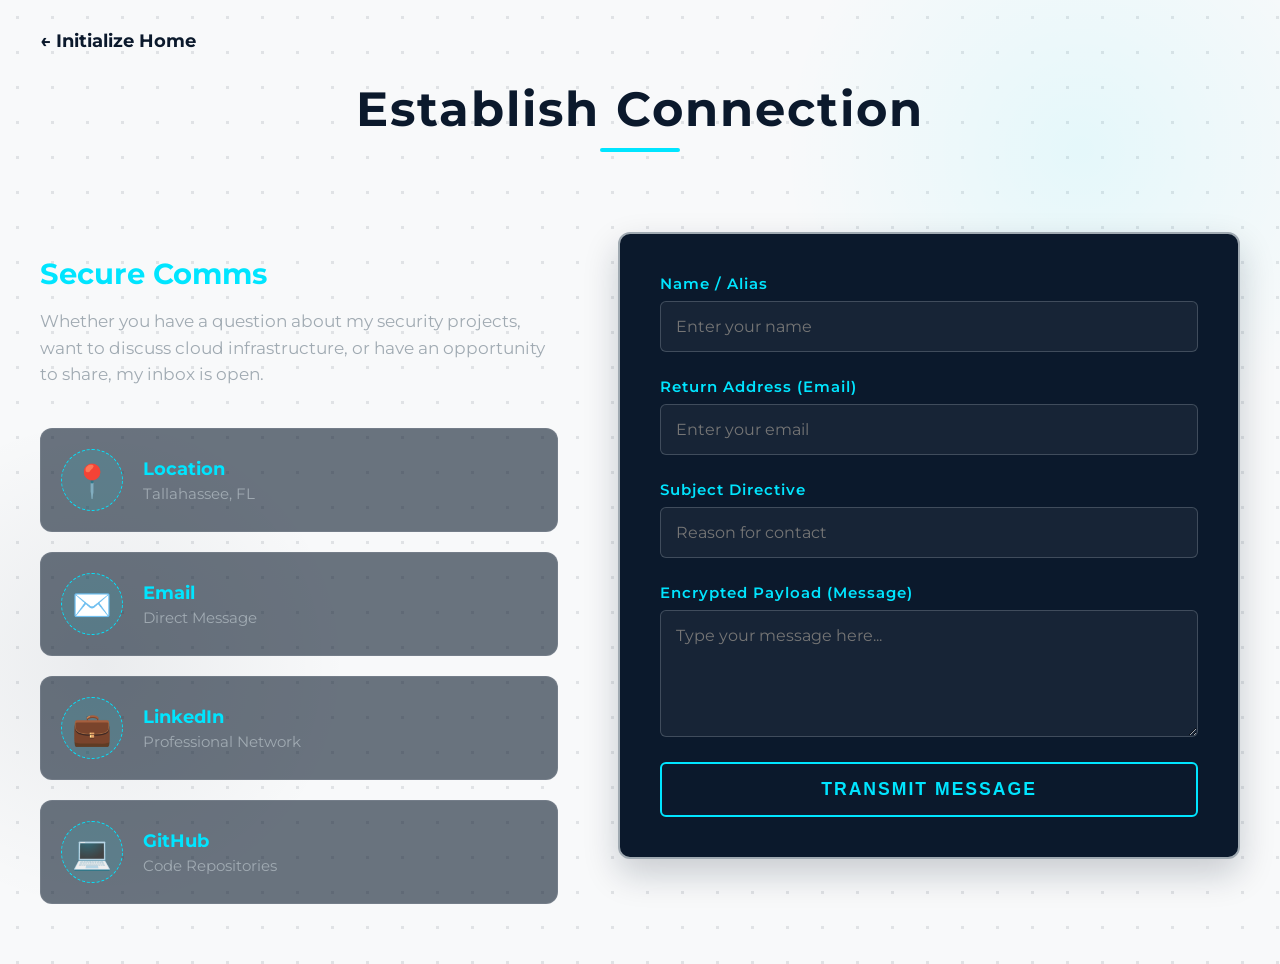
==== contact.html @ 8bf01a70 "Contact Page" ====
<!DOCTYPE html>
<html lang="en">
<head>
    <meta charset="UTF-8">
    <meta name="viewport" content="width=device-width, initial-scale=1.0">
    <title>Contact | Gerald Martinez</title>
    <link rel="stylesheet" href="style.css">
</head>
<body>

    <nav class="top-nav">
        <a href="index.html" class="back-link">← Initialize Home</a>
    </nav>

    <main class="page-container">
        
        <div class="section-header">
            <h1 class="section-title">Establish Connection</h1>
            <div class="title-underline"></div>
        </div>

        <div class="contact-layout">
            
            <section class="contact-info-section">
                <h2 class="sub-heading">Secure Comms</h2>
                <p class="contact-desc">Whether you have a question about my security projects, want to discuss cloud infrastructure, or have an opportunity to share, my inbox is open.</p>

                <div class="contact-cards">
                    <div class="contact-card">
                        <span class="contact-icon">📍</span>
                        <div>
                            <h4>Location</h4>
                            <p>Tallahassee, FL</p>
                        </div>
                    </div>

                    <a href="mailto:martinezgerald.925@outlook.com" class="contact-card link-card">
                        <span class="contact-icon">✉️</span>
                        <div>
                            <h4>Email</h4>
                            <p>Direct Message</p>
                        </div>
                    </a>

                    <a href="https://linkedin.com/in/gerald-martinez" target="_blank" class="contact-card link-card">
                        <span class="contact-icon">💼</span>
                        <div>
                            <h4>LinkedIn</h4>
                            <p>Professional Network</p>
                        </div>
                    </a>

                    <a href="https://github.com/martinez-gerald" target="_blank" class="contact-card link-card">
                        <span class="contact-icon">💻</span>
                        <div>
                            <h4>GitHub</h4>
                            <p>Code Repositories</p>
                        </div>
                    </a>
                </div>
            </section>

            <section class="contact-form-section">
                <form action="YOUR_FORMSPREE_ENDPOINT" method="POST" class="cyber-form">
                    
                    <div class="form-group">
                        <label for="name">Name / Alias</label>
                        <input type="text" id="name" name="name" required placeholder="Enter your name">
                    </div>

                    <div class="form-group">
                        <label for="email">Return Address (Email)</label>
                        <input type="email" id="email" name="email" required placeholder="Enter your email">
                    </div>

                    <div class="form-group">
                        <label for="subject">Subject Directive</label>
                        <input type="text" id="subject" name="subject" required placeholder="Reason for contact">
                    </div>

                    <div class="form-group">
                        <label for="message">Encrypted Payload (Message)</label>
                        <textarea id="message" name="message" rows="5" required placeholder="Type your message here..."></textarea>
                    </div>

                    <button type="submit" class="submit-btn">Transmit Message</button>
                </form>
            </section>

        </div>
    </main>

</body>
</html>
---- style.css ----
/* 1. Import Montserrat Font */
@import url('https://fonts.googleapis.com/css2?family=Montserrat:wght@400;600;700&display=swap'); /* [cite: 20] */

/* 2. Color Palette & CSS Variables */
:root {
    --deep-navy: #0B192C; /* [cite: 20] */
    --electric-blue: #00E5FF; /* [cite: 20] */
    --gray: #A0AAB2; /* [cite: 20] */
    --white: #F8F9FA;
    --dark-text: #2C3E50; 
}

/* 3. Global Styles with Cyber Dot Grid */
body {
    margin: 0;
    padding: 0;
    font-family: 'Montserrat', sans-serif;
    background-color: var(--white); 
    color: var(--dark-text); 
    display: flex;
    justify-content: center;
    
    /* Faint cyber dot grid */
    background-image: radial-gradient(rgba(11, 25, 44, 0.1) 1.5px, transparent 1.5px);
    background-size: 35px 35px;
    
    position: relative;
    overflow-x: hidden; 
    z-index: 0;
}

/* Top Right Electric Blue Glow */
body::before {
    content: '';
    position: absolute;
    top: -150px;
    right: -100px;
    width: 600px;
    height: 600px;
    background: radial-gradient(circle, rgba(0, 229, 255, 0.08) 0%, rgba(248, 249, 250, 0) 70%);
    z-index: -1; 
    pointer-events: none; 
}

/* Bottom Left Deep Navy Glow */
body::after {
    content: '';
    position: absolute;
    bottom: 50px;
    left: -150px;
    width: 500px;
    height: 500px;
    background: radial-gradient(circle, rgba(11, 25, 44, 0.06) 0%, rgba(248, 249, 250, 0) 70%);
    z-index: -1;
    pointer-events: none;
}

/* 4. Main Container - Pushed higher up */
.homepage-container {
    max-width: 1400px; 
    width: 95%; 
    padding: 30px 20px 40px 20px;
    min-height: 100vh;
    display: flex;
    flex-direction: column;
    box-sizing: border-box;
}

/* 5. Hero Section for Side-by-Side Layout - Aligned Top */
.hero-section {
    display: flex;
    flex-direction: row; 
    align-items: flex-start; 
    justify-content: space-between;
    gap: 40px;
    margin-bottom: 40px; 
}

/* The dark strip behind the text */
.intro-text-strip {
    background-color: var(--deep-navy);
    padding: 50px 30px; 
    border-radius: 12px;
    flex: 1.2; 
    border-left: 6px solid var(--electric-blue);
    box-shadow: 0 10px 30px rgba(11, 25, 44, 0.2);
}

.signature-name {
    color: var(--electric-blue);
    font-size: 3.5rem;
    margin: 0 0 15px 0; 
    letter-spacing: 2px;
}

.hook {
    color: var(--white);
    font-size: 1.2rem;
    font-weight: 400;
    line-height: 1.6;
    margin: 0;
    min-height: 80px; 
}

/* Blinking cursor for the typing effect */
.hook::after {
    content: '|';
    animation: blink 1s infinite;
    color: var(--electric-blue);
}

@keyframes blink {
    0%, 100% { opacity: 1; }
    50% { opacity: 0; }
}

/* 6. Profile Container (Right Side) - Expanded to 450px */
.profile-container {
    position: relative;
    width: 350px; /* Reduced the width to make it a vertical rectangle */
    height: 450px;
    border-radius: 12px;
    overflow: hidden;
    border: 3px solid var(--deep-navy); 
    cursor: pointer;
    background-color: var(--deep-navy);
    flex-shrink: 0; 
    box-shadow: 0 10px 30px rgba(0,0,0,0.1);
}

.profile-pic {
    width: 100%;
    height: 100%;
    object-fit: cover;
    /* This tells the browser to crop from the bottom, keeping the top center (your face) in frame */
    object-position: top center; 
    transition: opacity 0.4s ease;
}

/* Hover Narrative */
.hover-narrative {
    position: absolute;
    top: 0;
    left: 0;
    width: 100%;
    height: 100%;
    background-color: rgba(11, 25, 44, 0.95);
    color: var(--white);
    display: flex;
    flex-direction: column;
    justify-content: center;
    padding: 30px; 
    box-sizing: border-box;
    opacity: 0;
    transition: opacity 0.4s ease-in-out;
    text-align: left;
    font-size: 0.95rem; 
    line-height: 1.6;
    overflow-y: auto; 
}

.profile-container:hover .profile-pic { opacity: 0.05; }
.profile-container:hover .hover-narrative { opacity: 1; }

/* 7. Tech Stack Scrolling Marquee */
.tech-marquee {
    width: 100%;
    overflow: hidden;
    padding: 10px 0;
    margin-bottom: 20px;
    display: flex;
    align-items: center;
    mask-image: linear-gradient(to right, transparent, black 10%, black 90%, transparent);
    -webkit-mask-image: linear-gradient(to right, transparent, black 10%, black 90%, transparent);
}

.marquee-track {
    display: flex;
    gap: 40px;
    width: max-content;
    animation: scrollMarquee 20s linear infinite;
}

.tech-item {
    color: var(--gray);
    font-weight: 600;
    font-size: 1.1rem;
    padding: 10px 25px;
    border: 2px solid var(--gray);
    border-radius: 8px;
    display: flex;
    align-items: center;
    justify-content: center;
    white-space: nowrap;
    background-color: var(--white);
    transition: color 0.3s ease, border-color 0.3s ease, transform 0.3s ease;
}

.marquee-track:hover { animation-play-state: paused; }

.tech-item:hover {
    color: var(--electric-blue);
    border-color: var(--electric-blue);
    transform: scale(1.05);
    cursor: default;
}

@keyframes scrollMarquee {
    0% { transform: translateX(0); }
    100% { transform: translateX(calc(-50% - 20px)); } 
}

/* 8. Navigation Section */
.navigation-section {
    text-align: center;
    margin-top: auto; 
}

.cta-text {
    margin-bottom: 50px;
    font-size: 1.1rem;
    max-width: 800px;
    margin-left: auto;
    margin-right: auto;
    line-height: 1.6;
    color: var(--deep-navy); 
    font-weight: 600;
}

/* 9. 3D Animated Folders */
.folder-container {
    display: flex;
    justify-content: center;
    gap: 60px;
    flex-wrap: wrap;
    perspective: 1000px; 
}

.folder {
    width: 140px;
    height: 100px;
    position: relative;
    cursor: pointer;
}

/* The back of the folder with the tab */
.folder-back {
    position: absolute;
    bottom: 0;
    width: 100%;
    height: 100%;
    background-color: var(--deep-navy);
    border-radius: 0 8px 8px 8px;
    border: 2px solid var(--gray);
    box-sizing: border-box;
}

.folder-back::before {
    content: '';
    position: absolute;
    top: -18px;
    left: -2px;
    width: 50px;
    height: 18px;
    background-color: var(--deep-navy);
    border-radius: 8px 8px 0 0;
    border: 2px solid var(--gray);
    border-bottom: none;
}

/* The physical file/paper inside */
.folder-paper {
    position: absolute;
    bottom: 5px;
    left: 5px;
    width: 130px;
    height: 90px;
    background-color: var(--white);
    border-radius: 4px;
    display: flex;
    align-items: flex-start; /* Changed from 'center' to 'flex-start' */
    justify-content: center;
    padding-top: 12px; /* Adds space so the text isn't hitting the absolute top edge */
    box-sizing: border-box; /* Ensures the padding doesn't break the width/height */
    z-index: 1; 
    transition: transform 0.4s ease, opacity 0.4s ease;
    box-shadow: 0 2px 5px rgba(0,0,0,0.2);
}

.folder-label {
    color: var(--deep-navy);
    font-weight: 700;
    font-size: 1.1rem;
}

/* The front cover of the folder */
.folder-front {
    position: absolute;
    bottom: 0;
    left: 0;
    width: 100%;
    height: 80%; 
    background-color: var(--deep-navy);
    border-radius: 8px;
    z-index: 2; 
    transform-origin: bottom; 
    transition: transform 0.4s ease, background-color 0.4s ease, border-color 0.4s ease;
    border: 2px solid var(--gray);
    box-sizing: border-box;
}

/* Hover: Open the folder and peek the file */
.folder:hover .folder-front {
    transform: rotateX(-35deg); 
    background-color: var(--electric-blue);
    border-color: var(--electric-blue);
}

.folder:hover .folder-paper {
    transform: translateY(-40px);
}

/* Click Animation (Triggered by JS) */
.folder.extract-file .folder-front {
    transform: rotateX(-50deg); 
}

.folder.extract-file .folder-paper {
    transform: translateY(-150px); 
    opacity: 0; 
    transition: transform 0.6s ease, opacity 0.4s ease 0.2s;
}

/* 10. LinkedIn Button & Links */
.linkedin-btn {
    display: inline-block;
    margin-top: 30px;
    padding: 12px 28px;
    font-size: 1rem;
    font-weight: 600;
    color: var(--electric-blue);
    text-decoration: none;
    border: 2px solid var(--electric-blue);
    border-radius: 6px;
    background-color: transparent;
    transition: background-color 0.3s ease, color 0.3s ease, box-shadow 0.3s ease, transform 0.2s ease;
}

.linkedin-btn:hover {
    background-color: var(--electric-blue);
    color: var(--deep-navy);
    box-shadow: 0 0 15px rgba(0, 229, 255, 0.4);
    transform: translateY(-2px); /* Lifts the button slightly on hover */
}

/* Styling the inline link at the bottom of the page */
.inline-link {
    color: var(--electric-blue);
    text-decoration: none;
    font-weight: 700;
    position: relative;
    transition: color 0.3s ease;
}

.inline-link:hover {
    color: var(--deep-navy);
}

/* Adds a neat underline effect to the inline link */
.inline-link::after {
    content: '';
    position: absolute;
    width: 100%;
    height: 2px;
    bottom: -2px;
    left: 0;
    background-color: var(--deep-navy);
    transform: scaleX(0);
    transition: transform 0.3s ease;
}

.inline-link:hover::after {
    transform: scaleX(1);
}

/* 11. Secondary Pages Layout (Experience, Projects, Skills) */
.page-container {
    max-width: 1200px;
    width: 95%;
    margin: 0 auto;
    padding: 80px 20px 60px 20px;
    display: flex;
    flex-direction: column;
    z-index: 1; /* Ensures content stays above background glows */
}

/* Top Navigation */
.top-nav {
    position: absolute;
    top: 30px;
    left: 40px;
    z-index: 10;
}

.back-link {
    color: var(--deep-navy);
    text-decoration: none;
    font-weight: 700;
    font-size: 1.1rem;
    transition: color 0.3s ease, transform 0.3s ease;
    display: inline-block;
}

.back-link:hover {
    color: var(--electric-blue);
    transform: translateX(-5px); /* Slides slightly left on hover */
}

/* Section Headers */
.section-header {
    text-align: center;
    margin-bottom: 60px;
}

.section-title {
    color: var(--deep-navy);
    font-size: 3rem;
    margin: 0 0 10px 0;
    letter-spacing: 2px;
}

.title-underline {
    width: 80px;
    height: 4px;
    background-color: var(--electric-blue);
    margin: 0 auto;
    border-radius: 2px;
}

/* 12. Experience Cards */
.experience-grid {
    display: flex;
    flex-direction: column;
    gap: 40px; /* Space between the cards */
}

.exp-card {
    background-color: var(--deep-navy);
    border: 2px solid var(--electric-blue);
    border-radius: 12px;
    padding: 40px;
    box-shadow: 0 15px 35px rgba(11, 25, 44, 0.15);
    color: var(--white);
    transition: transform 0.3s ease, box-shadow 0.3s ease;
}

.exp-card:hover {
    transform: translateY(-5px);
    box-shadow: 0 20px 45px rgba(0, 229, 255, 0.15);
}

.exp-header {
    display: flex;
    align-items: center;
    gap: 25px;
    border-bottom: 1px solid rgba(248, 249, 250, 0.1);
    padding-bottom: 25px;
    margin-bottom: 25px;
}

.exp-logo-placeholder {
    width: 70px;
    height: 70px;
    background-color: var(--gray);
    color: var(--deep-navy);
    font-weight: 700;
    font-size: 1.2rem;
    display: flex;
    align-items: center;
    justify-content: center;
    border-radius: 8px;
    border: 2px solid var(--electric-blue);
}

.job-title {
    color: var(--electric-blue);
    margin: 0 0 5px 0;
    font-size: 1.8rem;
}

.company-name {
    color: var(--white);
    margin: 0 0 5px 0;
    font-size: 1.2rem;
    font-weight: 400;
}

.job-dates {
    color: var(--gray);
    font-size: 0.9rem;
    font-weight: 600;
}

/* Internal Card Layout */
.exp-body p {
    line-height: 1.6;
    margin-bottom: 20px;
    color: var(--gray);
}

.exp-body strong {
    color: var(--white);
}

.exp-metrics {
    display: flex;
    gap: 20px;
    margin-bottom: 25px;
}

.metric-box {
    background-color: rgba(248, 249, 250, 0.05);
    padding: 20px;
    border-radius: 8px;
    flex: 1;
    border-left: 3px solid var(--electric-blue);
}

.metric-box h4, .takeaways h4, .value-prop h4 {
    color: var(--electric-blue);
    margin: 0 0 10px 0;
    font-size: 1.1rem;
}

.takeaways ul {
    color: var(--gray);
    line-height: 1.6;
    margin-bottom: 25px;
}

.takeaways li {
    margin-bottom: 10px;
}

.value-prop {
    background-color: rgba(0, 229, 255, 0.05);
    padding: 20px;
    border-radius: 8px;
    border: 1px dashed var(--electric-blue);
}

/* 13. Portfolio Grid & Cards */
.portfolio-grid {
    display: grid;
    /* Grid automatically adjusts from 1 column on mobile to 2 or 3 on large screens */
    grid-template-columns: repeat(auto-fit, minmax(380px, 1fr));
    gap: 40px;
}

.portfolio-card {
    background-color: var(--deep-navy);
    border: 2px solid var(--electric-blue);
    border-radius: 12px;
    overflow: hidden; 
    text-decoration: none; 
    display: flex;
    flex-direction: column;
    transition: transform 0.3s ease, box-shadow 0.3s ease;
}

.portfolio-card:hover {
    transform: translateY(-10px);
    box-shadow: 0 20px 45px rgba(0, 229, 255, 0.2);
    cursor: pointer;
}

.portfolio-image-container {
    width: 100%;
    height: 220px;
    background-color: rgba(248, 249, 250, 0.05); 
    overflow: hidden;
    border-bottom: 2px solid var(--electric-blue);
}

.portfolio-img {
    width: 100%;
    height: 100%;
    object-fit: cover;
    transition: transform 0.5s ease;
}

.portfolio-card:hover .portfolio-img {
    transform: scale(1.08); 
}

.portfolio-info {
    padding: 35px 30px;
    display: flex;
    flex-direction: column;
    flex-grow: 1; 
}

.portfolio-name {
    color: var(--electric-blue);
    font-size: 1.6rem;
    margin: 0 0 10px 0;
}

.portfolio-desc {
    color: var(--white);
    font-size: 1.05rem;
    line-height: 1.6;
    margin: 0 0 20px 0;
    font-weight: 600;
}

/* Specific styling for the Rubric Details */
.rubric-details {
    color: var(--gray);
    font-size: 0.95rem;
    line-height: 1.6;
    margin-bottom: 30px;
    flex-grow: 1; /* Pushes tags to the absolute bottom */
}

.rubric-details p {
    margin: 0 0 12px 0;
}

.rubric-details strong {
    color: var(--electric-blue);
}

.tech-stack-tags {
    display: flex;
    flex-wrap: wrap;
    gap: 10px;
    border-top: 1px solid rgba(248, 249, 250, 0.1);
    padding-top: 20px;
}

.tech-stack-tags span {
    background-color: rgba(0, 229, 255, 0.08);
    color: var(--electric-blue);
    padding: 6px 14px;
    border-radius: 6px;
    font-size: 0.85rem;
    font-weight: 600;
    border: 1px solid rgba(0, 229, 255, 0.3);
}

/* 14. Skills & Certifications Page */
.skills-layout {
    display: flex;
    flex-wrap: wrap;
    gap: 60px;
    margin-top: 20px;
}

.skills-section {
    flex: 1;
    min-width: 300px;
}

.certs-section {
    flex: 1;
    min-width: 300px;
    overflow: hidden; /* Contains the carousel */
}

.sub-heading {
    color: var(--electric-blue);
    font-size: 1.8rem;
    margin-bottom: 5px;
}

.instruction-text {
    color: var(--gray);
    font-size: 0.9rem;
    margin-bottom: 30px;
    font-style: italic;
}

/* --- Hover Effect Skill Bars --- */
.skill-category {
    margin-bottom: 35px; /* Increased from 30px to give the new items more breathing room */
    cursor: pointer;
}
.skill-header {
    display: flex;
    justify-content: space-between;
    margin-bottom: 8px;
}

.skill-name {
    color: var(--deep-navy); /* Fixed the invisible text issue! */
    font-weight: 600;
    font-size: 1.1rem;
    transition: color 0.3s ease;
}

.skill-track {
    width: 100%;
    height: 12px;
    background-color: rgba(248, 249, 250, 0.1);
    border-radius: 6px;
    overflow: hidden;
    border: 1px solid rgba(160, 170, 178, 0.2);
}

.skill-fill {
    height: 100%;
    width: 0%; /* Starts at 0 */
    background: linear-gradient(90deg, var(--deep-navy), var(--electric-blue));
    border-radius: 6px;
    transition: width 1s cubic-bezier(0.25, 1, 0.5, 1), box-shadow 0.3s ease;
}

/* The Hover Animation Magic */
.skill-category:hover .skill-name {
    color: var(--electric-blue);
}

.skill-category:hover .skill-fill {
    width: var(--fill-level); /* Pulls the percentage from your HTML */
    box-shadow: 0 0 15px rgba(0, 229, 255, 0.6);
}

/* --- Certification Carousel --- */
.cert-carousel {
    display: flex;
    gap: 20px;
    overflow-x: auto;
    padding-bottom: 20px; /* Space for the scrollbar */
    scroll-snap-type: x mandatory; /* Snaps cards into place */
    -webkit-overflow-scrolling: touch; /* Smooth scrolling on iOS */
}

/* Customizing the scrollbar for the carousel */
.cert-carousel::-webkit-scrollbar {
    height: 8px;
}
.cert-carousel::-webkit-scrollbar-track {
    background: rgba(248, 249, 250, 0.05);
    border-radius: 4px;
}
.cert-carousel::-webkit-scrollbar-thumb {
    background: var(--electric-blue);
    border-radius: 4px;
}

.cert-card {
    background-color: var(--deep-navy);
    border: 2px solid var(--gray);
    border-radius: 12px;
    padding: 30px;
    min-width: 220px;
    flex-shrink: 0; /* Prevents cards from squishing */
    scroll-snap-align: start;
    display: flex;
    flex-direction: column;
    align-items: center;
    text-align: center;
    transition: border-color 0.3s ease, transform 0.3s ease;
}

.cert-card:hover {
    border-color: var(--electric-blue);
    transform: translateY(-5px);
}

.cert-badge-placeholder {
    width: 80px;
    height: 80px;
    background-color: rgba(248, 249, 250, 0.1);
    border-radius: 50%;
    display: flex;
    align-items: center;
    justify-content: center;
    color: var(--electric-blue);
    font-weight: 700;
    font-size: 1.2rem;
    margin-bottom: 20px;
    border: 2px dashed var(--electric-blue);
}

.cert-card h3 {
    color: var(--white);
    font-size: 1.1rem;
    margin: 0 0 10px 0;
}

.cert-status {
    background-color: rgba(0, 229, 255, 0.1);
    color: var(--electric-blue);
    padding: 4px 12px;
    border-radius: 20px;
    font-size: 0.8rem;
    font-weight: 700;
}

.scroll-hint {
    text-align: center;
    color: var(--gray);
    font-size: 0.85rem;
    margin-top: 5px;
    animation: pulse 2s infinite;
}

@keyframes pulse {
    0%, 100% { opacity: 0.5; }
    50% { opacity: 1; }
}

/* 15. Contact Page */
.contact-layout {
    display: flex;
    flex-wrap: wrap;
    gap: 60px;
    margin-top: 20px;
}

.contact-info-section {
    flex: 1;
    min-width: 300px;
}

.contact-form-section {
    flex: 1.2;
    min-width: 300px;
}

.contact-desc {
    color: var(--gray);
    line-height: 1.6;
    margin-bottom: 40px;
    font-size: 1.05rem;
}

.contact-cards {
    display: flex;
    flex-direction: column;
    gap: 20px;
}

.contact-card {
    display: flex;
    align-items: center;
    gap: 20px;
    background-color: rgba(11, 25, 44, 0.6);
    padding: 20px;
    border-radius: 12px;
    border: 1px solid rgba(160, 170, 178, 0.2);
    text-decoration: none;
    color: var(--white);
    transition: all 0.3s ease;
}

.link-card:hover {
    border-color: var(--electric-blue);
    background-color: var(--deep-navy);
    transform: translateX(10px);
    box-shadow: -5px 5px 15px rgba(0, 229, 255, 0.1);
}

.contact-icon {
    font-size: 2rem;
    background-color: rgba(0, 229, 255, 0.1);
    width: 60px;
    height: 60px;
    display: flex;
    align-items: center;
    justify-content: center;
    border-radius: 50%;
    border: 1px dashed var(--electric-blue);
}

.contact-card h4 {
    margin: 0 0 5px 0;
    color: var(--electric-blue);
    font-size: 1.1rem;
}

.contact-card p {
    margin: 0;
    color: var(--gray);
    font-size: 0.95rem;
}

/* Form Styling */
.cyber-form {
    background-color: var(--deep-navy);
    padding: 40px;
    border-radius: 12px;
    border: 2px solid var(--gray);
    box-shadow: 0 15px 35px rgba(11, 25, 44, 0.2);
}

.form-group {
    margin-bottom: 25px;
    display: flex;
    flex-direction: column;
}

.form-group label {
    color: var(--electric-blue);
    margin-bottom: 8px;
    font-weight: 600;
    font-size: 0.95rem;
    letter-spacing: 1px;
}

.form-group input, .form-group textarea {
    background-color: rgba(248, 249, 250, 0.05);
    border: 1px solid rgba(160, 170, 178, 0.3);
    border-radius: 6px;
    padding: 15px;
    color: var(--white);
    font-family: 'Montserrat', sans-serif;
    font-size: 1rem;
    transition: all 0.3s ease;
}

.form-group input:focus, .form-group textarea:focus {
    outline: none;
    border-color: var(--electric-blue);
    background-color: rgba(11, 25, 44, 0.9);
    box-shadow: 0 0 10px rgba(0, 229, 255, 0.2);
}

.submit-btn {
    width: 100%;
    background-color: transparent;
    color: var(--electric-blue);
    border: 2px solid var(--electric-blue);
    padding: 15px;
    font-size: 1.1rem;
    font-weight: 700;
    border-radius: 6px;
    cursor: pointer;
    transition: all 0.3s ease;
    text-transform: uppercase;
    letter-spacing: 2px;
}

.submit-btn:hover {
    background-color: var(--electric-blue);
    color: var(--deep-navy);
    box-shadow: 0 0 20px rgba(0, 229, 255, 0.4);
}
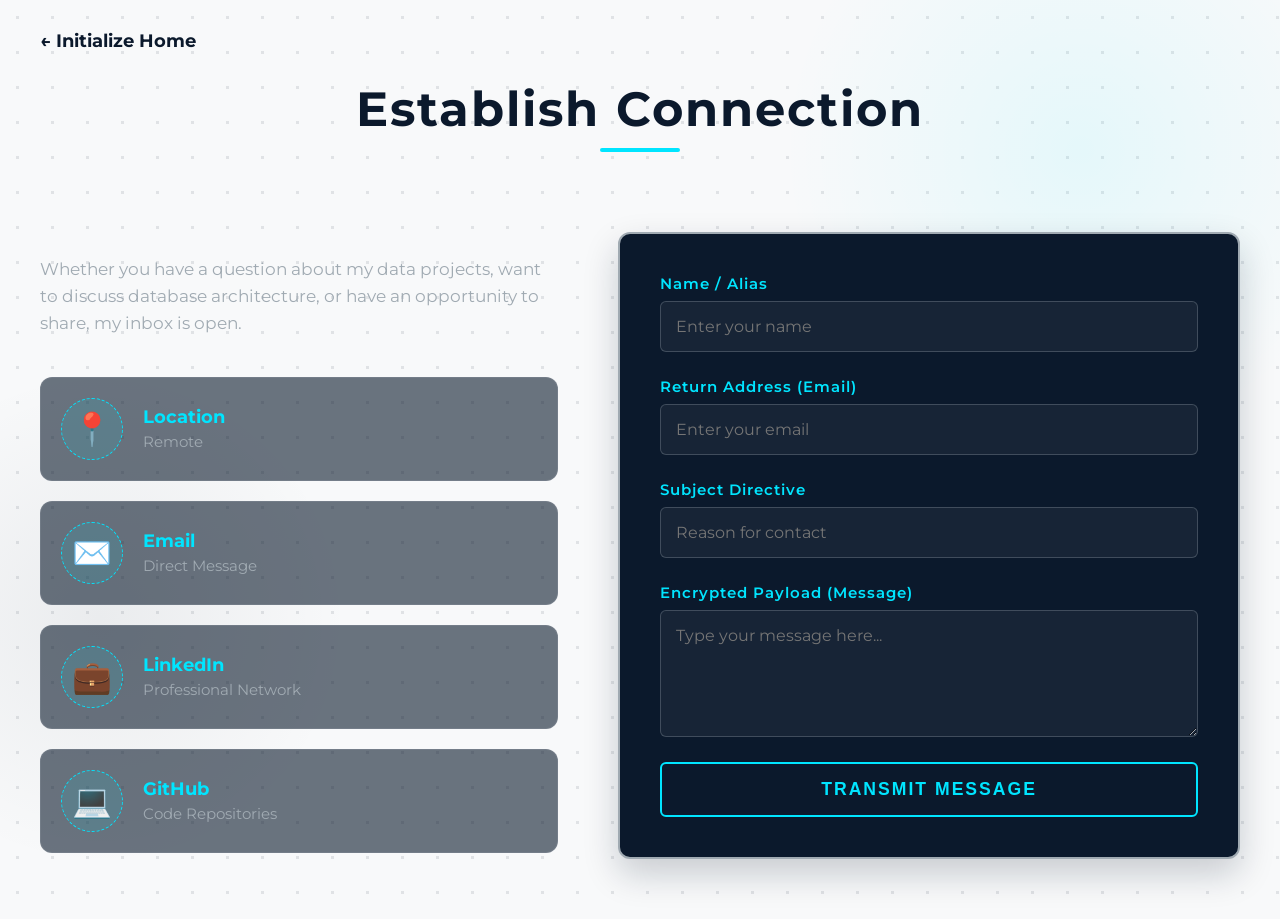
==== commit b55a9556: "Pivot portfolio to Data Analyst focus Reframe site from cybersecurity to a Data Analyst job search: " ====
--- a/contact.html
+++ b/contact.html
@@ -22,15 +22,15 @@
         <div class="contact-layout">
             
             <section class="contact-info-section">
-                <h2 class="sub-heading">Secure Comms</h2>
-                <p class="contact-desc">Whether you have a question about my security projects, want to discuss cloud infrastructure, or have an opportunity to share, my inbox is open.</p>
+                <h2 class="sub-heading"></h2>
+                <p class="contact-desc">Whether you have a question about my data projects, want to discuss database architecture, or have an opportunity to share, my inbox is open.</p>
 
                 <div class="contact-cards">
                     <div class="contact-card">
                         <span class="contact-icon">📍</span>
                         <div>
                             <h4>Location</h4>
-                            <p>Tallahassee, FL</p>
+                            <p>Remote</p>
                         </div>
                     </div>
 
--- a/style.css
+++ b/style.css
@@ -681,6 +681,24 @@
     font-style: italic;
 }
 
+/* --- Skill Groups --- */
+.skill-group {
+    margin-bottom: 30px;
+}
+
+.skill-group:last-child {
+    margin-bottom: 0;
+}
+
+.skill-group-title {
+    color: var(--electric-blue);
+    font-size: 1rem;
+    font-weight: 700;
+    text-transform: uppercase;
+    letter-spacing: 1px;
+    margin: 0 0 15px 0;
+}
+
 /* --- Hover Effect Skill Bars --- */
 .skill-category {
     margin-bottom: 35px; /* Increased from 30px to give the new items more breathing room */
@@ -797,6 +815,11 @@
     border-radius: 20px;
     font-size: 0.8rem;
     font-weight: 700;
+}
+
+.cert-status--pending {
+    background-color: rgba(160, 170, 178, 0.15);
+    color: var(--gray);
 }
 
 .scroll-hint {
